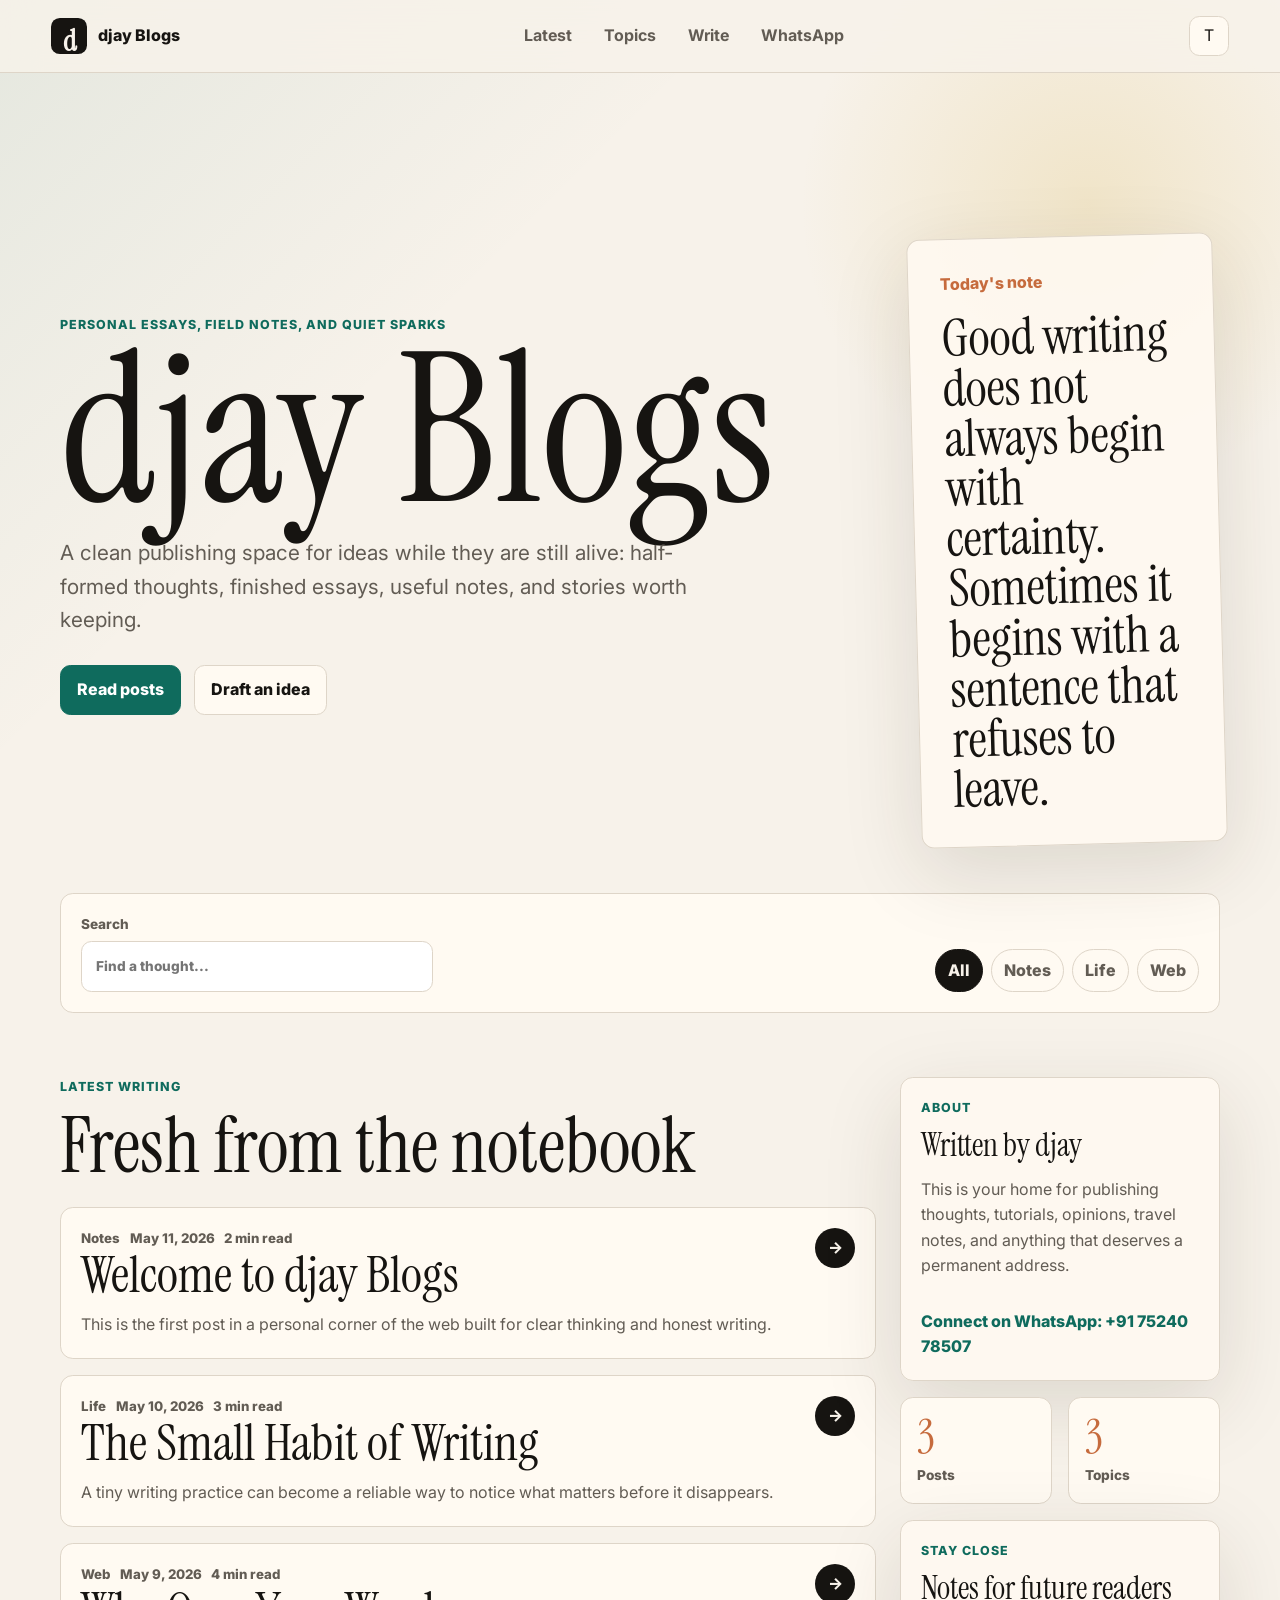
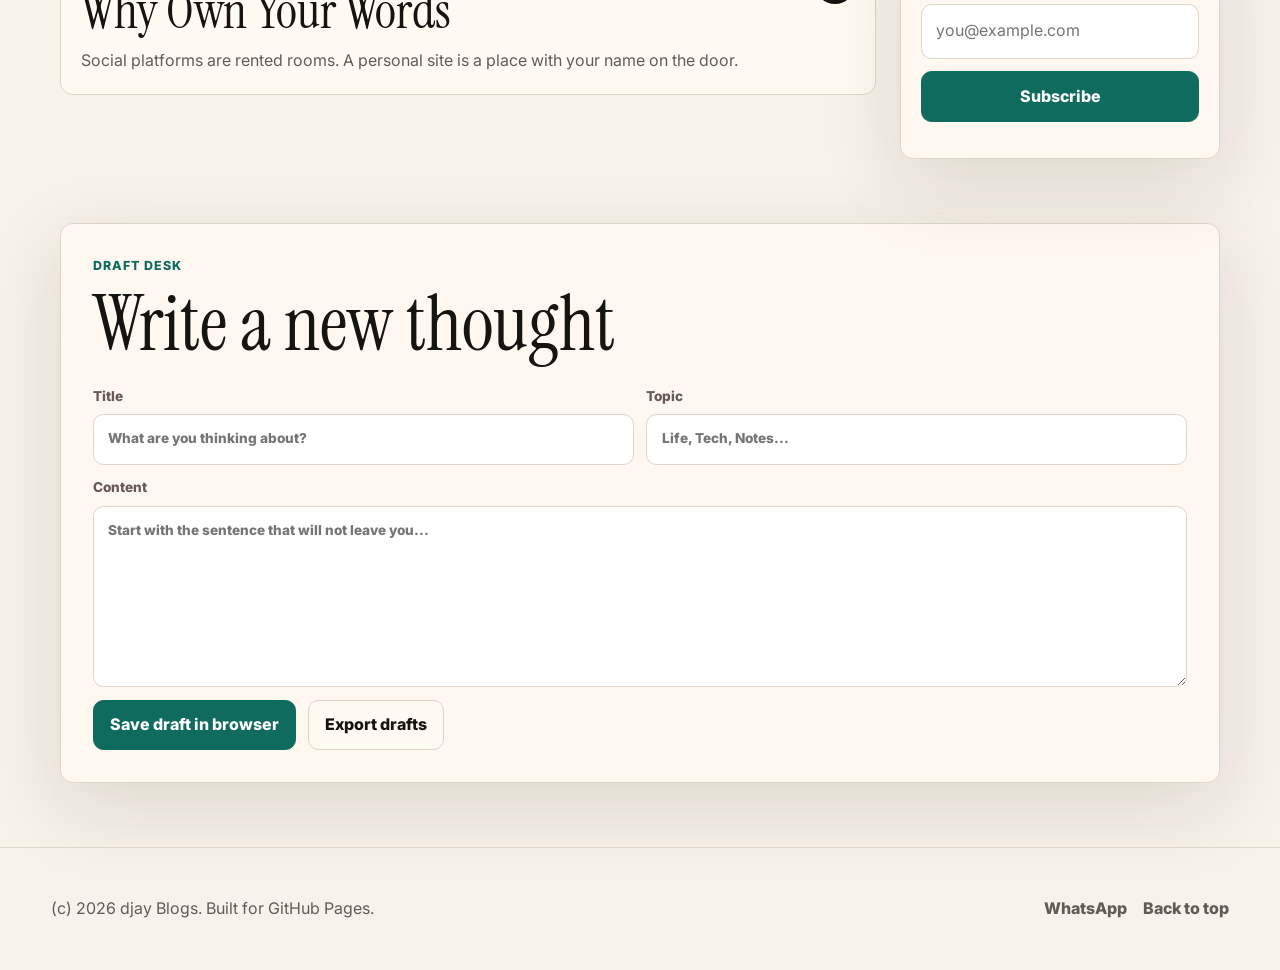
==== index.html @ 0f5997f3 "first commit" ====
<!doctype html>
<html lang="en">
  <head>
    <meta charset="UTF-8" />
    <meta name="viewport" content="width=device-width, initial-scale=1.0" />
    <meta
      name="description"
      content="djay Blogs is a personal space for thoughts, essays, notes, and creative reflections."
    />
    <title>djay Blogs</title>
    <link rel="preconnect" href="https://fonts.googleapis.com" />
    <link rel="preconnect" href="https://fonts.gstatic.com" crossorigin />
    <link
      href="https://fonts.googleapis.com/css2?family=Instrument+Serif:ital@0;1&family=Inter:wght@400;500;600;700;800&display=swap"
      rel="stylesheet"
    />
    <link rel="stylesheet" href="styles.css" />
  </head>
  <body>
    <header class="site-header">
      <a class="brand" href="#" aria-label="djay Blogs home">
        <span class="brand-mark">d</span>
        <span>djay Blogs</span>
      </a>
      <nav class="nav" aria-label="Primary navigation">
        <a href="#latest">Latest</a>
        <a href="#topics">Topics</a>
        <a href="#write">Write</a>
        <a href="https://wa.me/917524078507" target="_blank" rel="noopener">WhatsApp</a>
      </nav>
      <button class="icon-button" id="themeToggle" type="button" aria-label="Toggle color theme">
        <span aria-hidden="true">T</span>
      </button>
    </header>

    <main>
      <section class="hero" aria-labelledby="heroTitle">
        <div class="hero-copy">
          <p class="eyebrow">Personal essays, field notes, and quiet sparks</p>
          <h1 id="heroTitle">djay Blogs</h1>
          <p>
            A clean publishing space for ideas while they are still alive:
            half-formed thoughts, finished essays, useful notes, and stories worth keeping.
          </p>
          <div class="hero-actions">
            <a class="button primary" href="#latest">Read posts</a>
            <a class="button secondary" href="#write">Draft an idea</a>
          </div>
        </div>
        <aside class="hero-panel" aria-label="Featured thought">
          <p>Today's note</p>
          <blockquote>
            Good writing does not always begin with certainty. Sometimes it begins with a sentence
            that refuses to leave.
          </blockquote>
        </aside>
      </section>

      <section class="toolbar" aria-label="Blog filters">
        <label class="search">
          <span>Search</span>
          <input id="searchInput" type="search" placeholder="Find a thought..." autocomplete="off" />
        </label>
        <div class="topic-list" id="topicList" aria-label="Filter by topic"></div>
      </section>

      <section class="content-grid" id="latest">
        <div>
          <div class="section-heading">
            <p class="eyebrow">Latest writing</p>
            <h2>Fresh from the notebook</h2>
          </div>
          <div class="posts" id="posts"></div>
        </div>

        <aside class="sidebar" id="topics">
          <section class="about">
            <p class="eyebrow">About</p>
            <h2>Written by djay</h2>
            <p>
              This is your home for publishing thoughts, tutorials, opinions, travel notes, and
              anything that deserves a permanent address.
            </p>
            <a class="whatsapp-link" href="https://wa.me/917524078507" target="_blank" rel="noopener">
              Connect on WhatsApp: +91 75240 78507
            </a>
          </section>
          <section class="stats" aria-label="Blog statistics">
            <div>
              <strong id="postCount">0</strong>
              <span>Posts</span>
            </div>
            <div>
              <strong id="topicCount">0</strong>
              <span>Topics</span>
            </div>
          </section>
          <section class="newsletter">
            <p class="eyebrow">Stay close</p>
            <h2>Notes for future readers</h2>
            <form id="subscribeForm">
              <input type="email" placeholder="you@example.com" aria-label="Email address" required />
              <button class="button primary" type="submit">Subscribe</button>
            </form>
            <p id="subscribeMessage" role="status"></p>
          </section>
        </aside>
      </section>

      <section class="writer" id="write" aria-labelledby="writeTitle">
        <div class="section-heading">
          <p class="eyebrow">Draft desk</p>
          <h2 id="writeTitle">Write a new thought</h2>
        </div>
        <form id="draftForm" class="draft-form">
          <label>
            Title
            <input id="draftTitle" type="text" placeholder="What are you thinking about?" required />
          </label>
          <label>
            Topic
            <input id="draftTopic" type="text" placeholder="Life, Tech, Notes..." required />
          </label>
          <label>
            Content
            <textarea
              id="draftContent"
              rows="7"
              placeholder="Start with the sentence that will not leave you..."
              required
            ></textarea>
          </label>
          <div class="form-actions">
            <button class="button primary" type="submit">Save draft in browser</button>
            <button class="button secondary" id="exportDrafts" type="button">Export drafts</button>
          </div>
        </form>
      </section>
    </main>

    <dialog id="postDialog" class="post-dialog">
      <article>
        <button class="icon-button close-dialog" id="closeDialog" type="button" aria-label="Close post">
          <span aria-hidden="true">x</span>
        </button>
        <p class="eyebrow" id="dialogMeta"></p>
        <h2 id="dialogTitle"></h2>
        <div id="dialogBody"></div>
      </article>
    </dialog>

    <footer class="site-footer">
      <p>(c) <span id="year"></span> djay Blogs. Built for GitHub Pages.</p>
      <div class="footer-links">
        <a href="https://wa.me/917524078507" target="_blank" rel="noopener">WhatsApp</a>
        <a href="#top">Back to top</a>
      </div>
    </footer>

    <script src="script.js"></script>
  </body>
</html>
---- styles.css ----
:root {
  color-scheme: light;
  --bg: #f7f2ea;
  --surface: #fffaf2;
  --surface-strong: #ffffff;
  --ink: #161411;
  --muted: #625c54;
  --line: #ded5c8;
  --accent: #0f6b5d;
  --accent-strong: #073f38;
  --warm: #c66b3d;
  --gold: #d3a72f;
  --shadow: 0 24px 80px rgba(47, 37, 25, 0.13);
}

:root[data-theme="dark"] {
  color-scheme: dark;
  --bg: #151719;
  --surface: #202326;
  --surface-strong: #292d31;
  --ink: #f5efe7;
  --muted: #c2b8aa;
  --line: #3a3f44;
  --accent: #55c4ae;
  --accent-strong: #9de8d8;
  --warm: #f09962;
  --gold: #f2cf63;
  --shadow: 0 24px 80px rgba(0, 0, 0, 0.35);
}

* {
  box-sizing: border-box;
}

html {
  scroll-behavior: smooth;
}

body {
  margin: 0;
  background:
    linear-gradient(135deg, rgba(15, 107, 93, 0.08), transparent 34rem),
    radial-gradient(circle at 85% 8%, rgba(211, 167, 47, 0.18), transparent 18rem),
    var(--bg);
  color: var(--ink);
  font-family: Inter, system-ui, -apple-system, BlinkMacSystemFont, "Segoe UI", sans-serif;
  line-height: 1.6;
}

a {
  color: inherit;
  text-decoration: none;
}

button,
input,
textarea {
  font: inherit;
}

.site-header {
  position: sticky;
  top: 0;
  z-index: 10;
  display: flex;
  align-items: center;
  justify-content: space-between;
  gap: 1rem;
  padding: 1rem clamp(1rem, 4vw, 4rem);
  border-bottom: 1px solid var(--line);
  background: color-mix(in srgb, var(--bg) 84%, transparent);
  backdrop-filter: blur(18px);
}

.brand,
.nav,
.hero-actions,
.form-actions {
  display: flex;
  align-items: center;
}

.brand {
  gap: 0.65rem;
  font-weight: 800;
}

.brand-mark {
  display: grid;
  width: 2.25rem;
  height: 2.25rem;
  place-items: center;
  border-radius: 0.55rem;
  background: var(--ink);
  color: var(--bg);
  font-family: "Instrument Serif", serif;
  font-size: 1.8rem;
}

.nav {
  gap: clamp(0.8rem, 3vw, 2rem);
  color: var(--muted);
  font-weight: 700;
}

.nav a:hover {
  color: var(--ink);
}

.icon-button {
  display: grid;
  width: 2.5rem;
  height: 2.5rem;
  place-items: center;
  border: 1px solid var(--line);
  border-radius: 0.65rem;
  background: var(--surface);
  color: var(--ink);
  cursor: pointer;
}

main {
  width: min(1160px, calc(100% - 2rem));
  margin: 0 auto;
}

.hero {
  display: grid;
  grid-template-columns: minmax(0, 1.45fr) minmax(280px, 0.55fr);
  gap: clamp(1rem, 4vw, 3rem);
  min-height: calc(100vh - 5rem);
  align-items: center;
  padding: clamp(3rem, 9vw, 7rem) 0 3rem;
}

.hero h1 {
  max-width: 8ch;
  margin: 0;
  font-family: "Instrument Serif", Georgia, serif;
  font-size: clamp(5rem, 17vw, 13rem);
  font-weight: 400;
  line-height: 0.82;
}

.hero-copy > p:not(.eyebrow) {
  max-width: 42rem;
  color: var(--muted);
  font-size: clamp(1.05rem, 2vw, 1.3rem);
}

.eyebrow {
  margin: 0 0 0.65rem;
  color: var(--accent);
  font-size: 0.78rem;
  font-weight: 800;
  letter-spacing: 0.08em;
  text-transform: uppercase;
}

.hero-actions {
  flex-wrap: wrap;
  gap: 0.8rem;
  margin-top: 1.8rem;
}

.button {
  display: inline-flex;
  min-height: 2.85rem;
  align-items: center;
  justify-content: center;
  border: 1px solid var(--line);
  border-radius: 0.65rem;
  padding: 0.72rem 1rem;
  font-weight: 800;
  cursor: pointer;
}

.button.primary {
  border-color: var(--accent);
  background: var(--accent);
  color: #ffffff;
}

.button.secondary {
  background: var(--surface);
  color: var(--ink);
}

.hero-panel,
.about,
.newsletter,
.writer {
  border: 1px solid var(--line);
  border-radius: 0.8rem;
  background: color-mix(in srgb, var(--surface) 88%, transparent);
  box-shadow: var(--shadow);
}

.hero-panel {
  align-self: end;
  padding: clamp(1.25rem, 3vw, 2rem);
  transform: rotate(-1.5deg);
}

.hero-panel p {
  margin: 0 0 1rem;
  color: var(--warm);
  font-weight: 800;
}

.hero-panel blockquote {
  margin: 0;
  font-family: "Instrument Serif", Georgia, serif;
  font-size: clamp(2rem, 4vw, 3.3rem);
  line-height: 0.98;
}

.toolbar {
  display: flex;
  align-items: end;
  justify-content: space-between;
  gap: 1rem;
  padding: 1.25rem;
  border: 1px solid var(--line);
  border-radius: 0.8rem;
  background: var(--surface);
}

.search {
  display: grid;
  min-width: min(100%, 22rem);
  gap: 0.35rem;
  color: var(--muted);
  font-size: 0.85rem;
  font-weight: 800;
}

.search input,
.draft-form input,
.draft-form textarea,
.newsletter input {
  width: 100%;
  border: 1px solid var(--line);
  border-radius: 0.65rem;
  background: var(--surface-strong);
  color: var(--ink);
  padding: 0.85rem 0.9rem;
  outline: none;
}

.search input:focus,
.draft-form input:focus,
.draft-form textarea:focus,
.newsletter input:focus {
  border-color: var(--accent);
  box-shadow: 0 0 0 4px color-mix(in srgb, var(--accent) 18%, transparent);
}

.topic-list {
  display: flex;
  flex-wrap: wrap;
  justify-content: flex-end;
  gap: 0.5rem;
}

.topic-chip {
  border: 1px solid var(--line);
  border-radius: 999px;
  background: transparent;
  color: var(--muted);
  padding: 0.5rem 0.75rem;
  font-weight: 800;
  cursor: pointer;
}

.topic-chip.active {
  border-color: var(--ink);
  background: var(--ink);
  color: var(--bg);
}

.content-grid {
  display: grid;
  grid-template-columns: minmax(0, 1fr) 320px;
  gap: 1.5rem;
  padding: 4rem 0;
}

.section-heading {
  margin-bottom: 1.4rem;
}

.section-heading h2,
.about h2,
.newsletter h2,
.post-card h3,
.post-dialog h2 {
  margin: 0;
  font-family: "Instrument Serif", Georgia, serif;
  font-weight: 400;
  line-height: 1;
}

.section-heading h2 {
  font-size: clamp(2.8rem, 6vw, 5.5rem);
}

.posts {
  display: grid;
  gap: 1rem;
}

.post-card {
  display: grid;
  grid-template-columns: minmax(0, 1fr) auto;
  gap: 1.25rem;
  padding: 1.25rem;
  border: 1px solid var(--line);
  border-radius: 0.8rem;
  background: var(--surface);
  cursor: pointer;
  transition:
    transform 180ms ease,
    border-color 180ms ease,
    box-shadow 180ms ease;
}

.post-card:hover {
  border-color: color-mix(in srgb, var(--accent) 70%, var(--line));
  box-shadow: var(--shadow);
  transform: translateY(-3px);
}

.post-card h3 {
  font-size: clamp(1.9rem, 4vw, 3.4rem);
}

.post-card p {
  margin: 0.75rem 0 0;
  color: var(--muted);
}

.post-meta {
  display: flex;
  flex-wrap: wrap;
  gap: 0.6rem;
  color: var(--muted);
  font-size: 0.83rem;
  font-weight: 800;
}

.read-arrow {
  display: grid;
  width: 2.5rem;
  height: 2.5rem;
  place-items: center;
  border-radius: 50%;
  background: var(--ink);
  color: var(--bg);
  font-weight: 800;
}

.sidebar {
  display: grid;
  align-content: start;
  gap: 1rem;
}

.about,
.newsletter {
  padding: 1.25rem;
}

.about h2,
.newsletter h2 {
  font-size: 2rem;
}

.about p:not(.eyebrow),
.newsletter p:not(.eyebrow) {
  color: var(--muted);
}

.whatsapp-link {
  display: inline-flex;
  margin-top: 0.85rem;
  color: var(--accent);
  font-weight: 800;
}

.stats {
  display: grid;
  grid-template-columns: repeat(2, 1fr);
  gap: 1rem;
}

.stats div {
  padding: 1rem;
  border: 1px solid var(--line);
  border-radius: 0.8rem;
  background: var(--surface);
}

.stats strong {
  display: block;
  color: var(--warm);
  font-family: "Instrument Serif", Georgia, serif;
  font-size: 3rem;
  font-weight: 400;
  line-height: 1;
}

.stats span {
  color: var(--muted);
  font-size: 0.85rem;
  font-weight: 800;
}

.newsletter form,
.draft-form {
  display: grid;
  gap: 0.8rem;
}

.writer {
  margin-bottom: 4rem;
  padding: clamp(1.25rem, 4vw, 2rem);
}

.draft-form {
  grid-template-columns: repeat(2, minmax(0, 1fr));
}

.draft-form label {
  display: grid;
  gap: 0.4rem;
  color: var(--muted);
  font-size: 0.85rem;
  font-weight: 800;
}

.draft-form label:nth-child(3),
.form-actions {
  grid-column: 1 / -1;
}

.draft-form textarea {
  resize: vertical;
}

.form-actions {
  flex-wrap: wrap;
  gap: 0.75rem;
}

.post-dialog {
  width: min(760px, calc(100% - 2rem));
  border: 0;
  border-radius: 0.8rem;
  background: var(--surface);
  color: var(--ink);
  box-shadow: var(--shadow);
}

.post-dialog::backdrop {
  background: rgba(0, 0, 0, 0.55);
  backdrop-filter: blur(4px);
}

.post-dialog article {
  position: relative;
  padding: clamp(1.25rem, 5vw, 2.5rem);
}

.close-dialog {
  position: absolute;
  top: 1rem;
  right: 1rem;
}

.post-dialog h2 {
  max-width: 13ch;
  font-size: clamp(3rem, 8vw, 6rem);
}

#dialogBody {
  color: var(--muted);
  font-size: 1.08rem;
}

.site-footer {
  display: flex;
  align-items: center;
  justify-content: space-between;
  gap: 1rem;
  padding: 2rem clamp(1rem, 4vw, 4rem);
  border-top: 1px solid var(--line);
  color: var(--muted);
}

.footer-links {
  display: flex;
  flex-wrap: wrap;
  gap: 1rem;
}

.footer-links a,
.site-footer > a {
  font-weight: 800;
}

.empty-state {
  padding: 2rem;
  border: 1px dashed var(--line);
  border-radius: 0.8rem;
  color: var(--muted);
  text-align: center;
}

@media (max-width: 860px) {
  .nav {
    display: none;
  }

  .hero,
  .content-grid,
  .draft-form {
    grid-template-columns: 1fr;
  }

  .hero {
    min-height: auto;
  }

  .hero-panel {
    transform: none;
  }

  .toolbar {
    align-items: stretch;
    flex-direction: column;
  }

  .topic-list {
    justify-content: flex-start;
  }

  .post-card {
    grid-template-columns: 1fr;
  }

  .read-arrow {
    display: none;
  }

  .site-footer {
    align-items: flex-start;
    flex-direction: column;
  }
}

@media (prefers-reduced-motion: reduce) {
  *,
  *::before,
  *::after {
    scroll-behavior: auto !important;
    transition: none !important;
  }
}
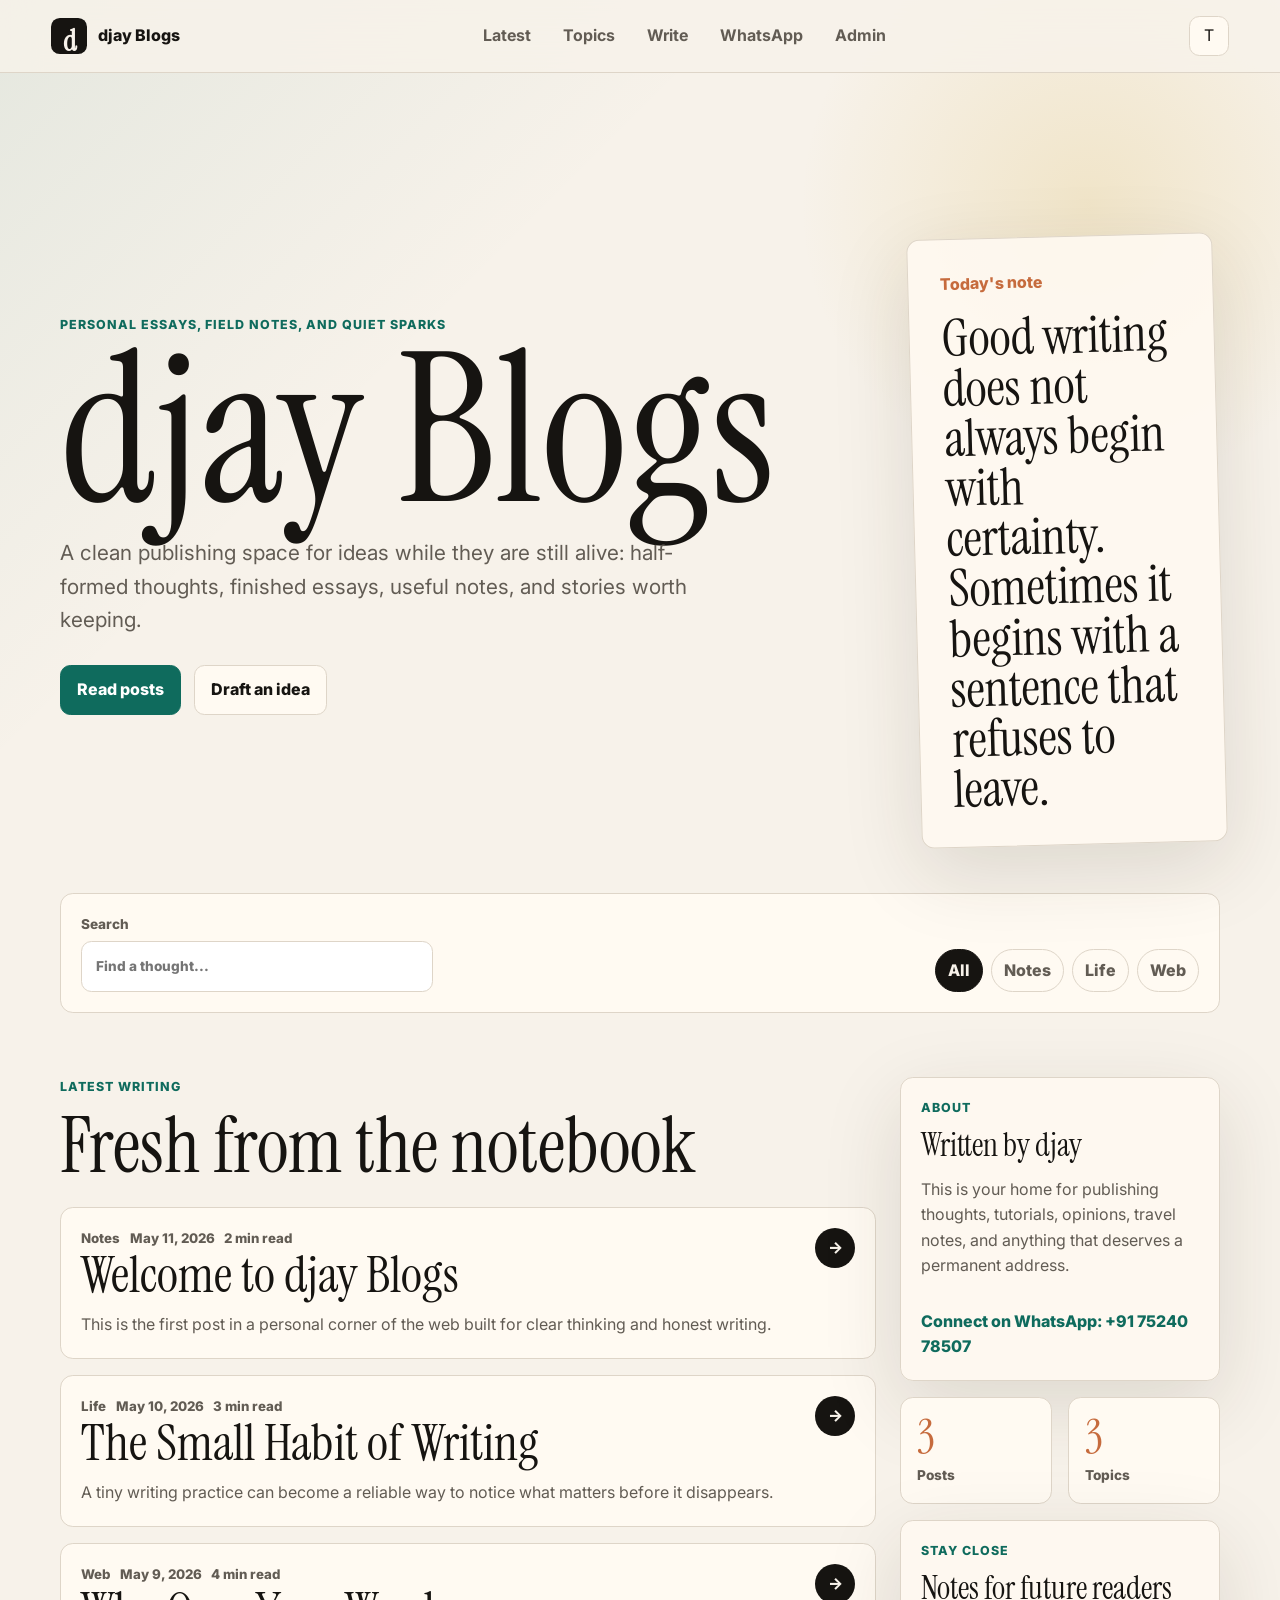
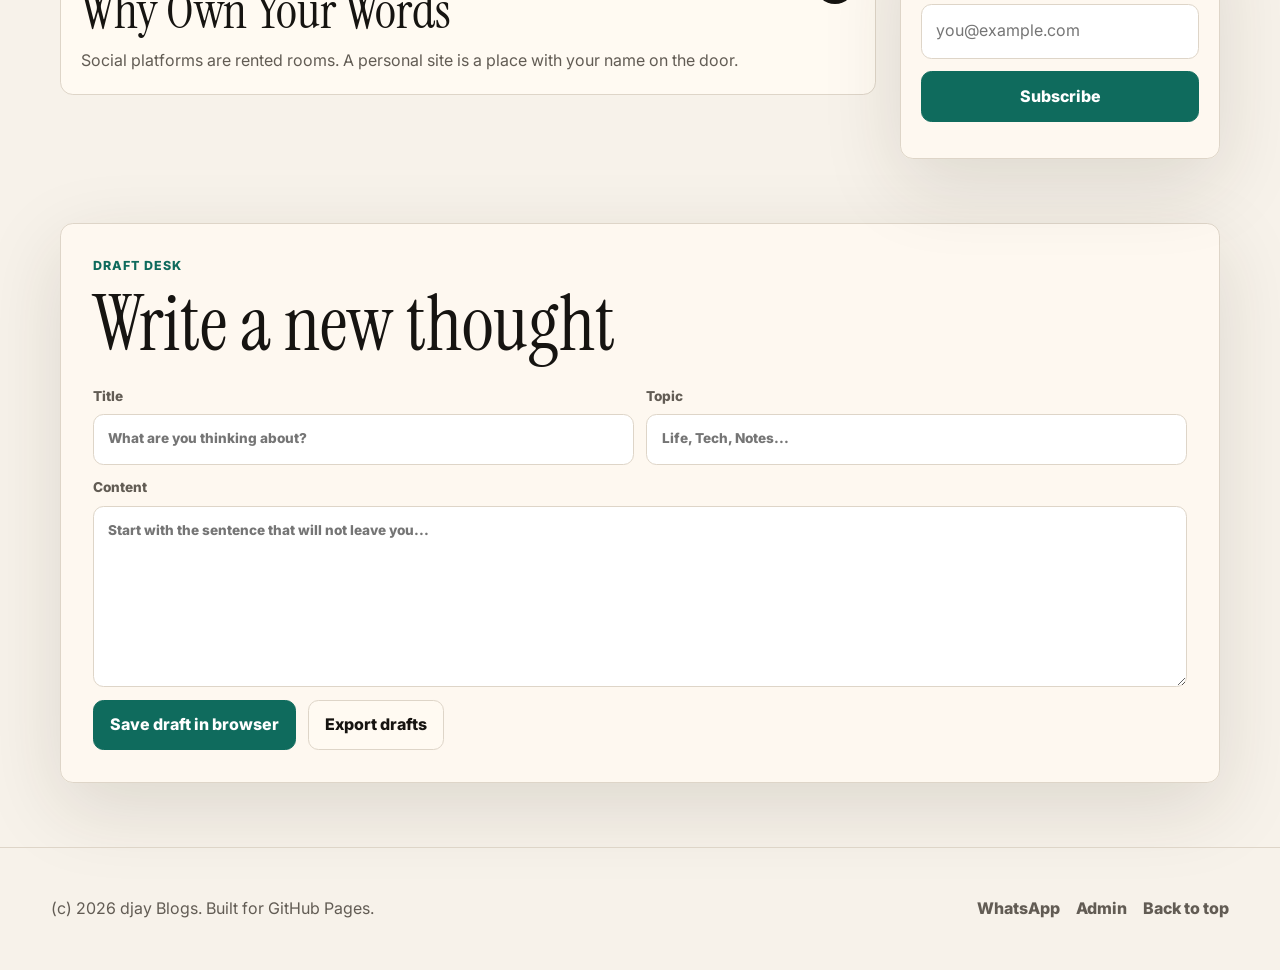
==== commit 4e5fea23: "add website admin editor" ====
--- a/index.html
+++ b/index.html
@@ -27,6 +27,7 @@
         <a href="#topics">Topics</a>
         <a href="#write">Write</a>
         <a href="https://wa.me/917524078507" target="_blank" rel="noopener">WhatsApp</a>
+        <a href="admin.html">Admin</a>
       </nav>
       <button class="icon-button" id="themeToggle" type="button" aria-label="Toggle color theme">
         <span aria-hidden="true">T</span>
@@ -153,6 +154,7 @@
       <p>(c) <span id="year"></span> djay Blogs. Built for GitHub Pages.</p>
       <div class="footer-links">
         <a href="https://wa.me/917524078507" target="_blank" rel="noopener">WhatsApp</a>
+        <a href="admin.html">Admin</a>
         <a href="#top">Back to top</a>
       </div>
     </footer>
--- a/styles.css
+++ b/styles.css
@@ -186,6 +186,17 @@
   color: var(--ink);
 }
 
+.button.danger {
+  border-color: #b23b3b;
+  background: #b23b3b;
+  color: #ffffff;
+}
+
+.button:disabled {
+  cursor: not-allowed;
+  opacity: 0.5;
+}
+
 .hero-panel,
 .about,
 .newsletter,
@@ -517,6 +528,76 @@
   text-align: center;
 }
 
+.admin-main {
+  padding-top: 3rem;
+}
+
+.admin-panel .section-heading h1 {
+  margin: 0;
+  font-family: "Instrument Serif", Georgia, serif;
+  font-size: clamp(3rem, 8vw, 6rem);
+  font-weight: 400;
+  line-height: 0.95;
+}
+
+.admin-token-form {
+  grid-template-columns: 1fr;
+}
+
+.admin-layout {
+  grid-template-columns: 320px minmax(0, 1fr);
+  padding-top: 1.5rem;
+}
+
+.admin-post-list {
+  display: grid;
+  gap: 0.55rem;
+}
+
+.admin-post-button {
+  display: grid;
+  gap: 0.2rem;
+  width: 100%;
+  border: 1px solid var(--line);
+  border-radius: 0.65rem;
+  background: var(--surface-strong);
+  color: var(--ink);
+  padding: 0.85rem;
+  text-align: left;
+  cursor: pointer;
+}
+
+.admin-post-button.active {
+  border-color: var(--accent);
+  box-shadow: 0 0 0 4px color-mix(in srgb, var(--accent) 18%, transparent);
+}
+
+.admin-post-button span,
+.admin-help,
+.admin-status {
+  color: var(--muted);
+}
+
+.admin-help,
+.admin-status {
+  margin: 0.85rem 0 0;
+}
+
+.admin-status[data-state="error"] {
+  color: #b23b3b;
+  font-weight: 800;
+}
+
+.admin-status[data-state="ok"] {
+  color: var(--accent);
+  font-weight: 800;
+}
+
+.admin-editor .draft-form label:nth-child(5),
+.admin-editor .draft-form label:nth-child(6) {
+  grid-column: 1 / -1;
+}
+
 @media (max-width: 860px) {
   .nav {
     display: none;
@@ -524,7 +605,8 @@
 
   .hero,
   .content-grid,
-  .draft-form {
+  .draft-form,
+  .admin-layout {
     grid-template-columns: 1fr;
   }
 
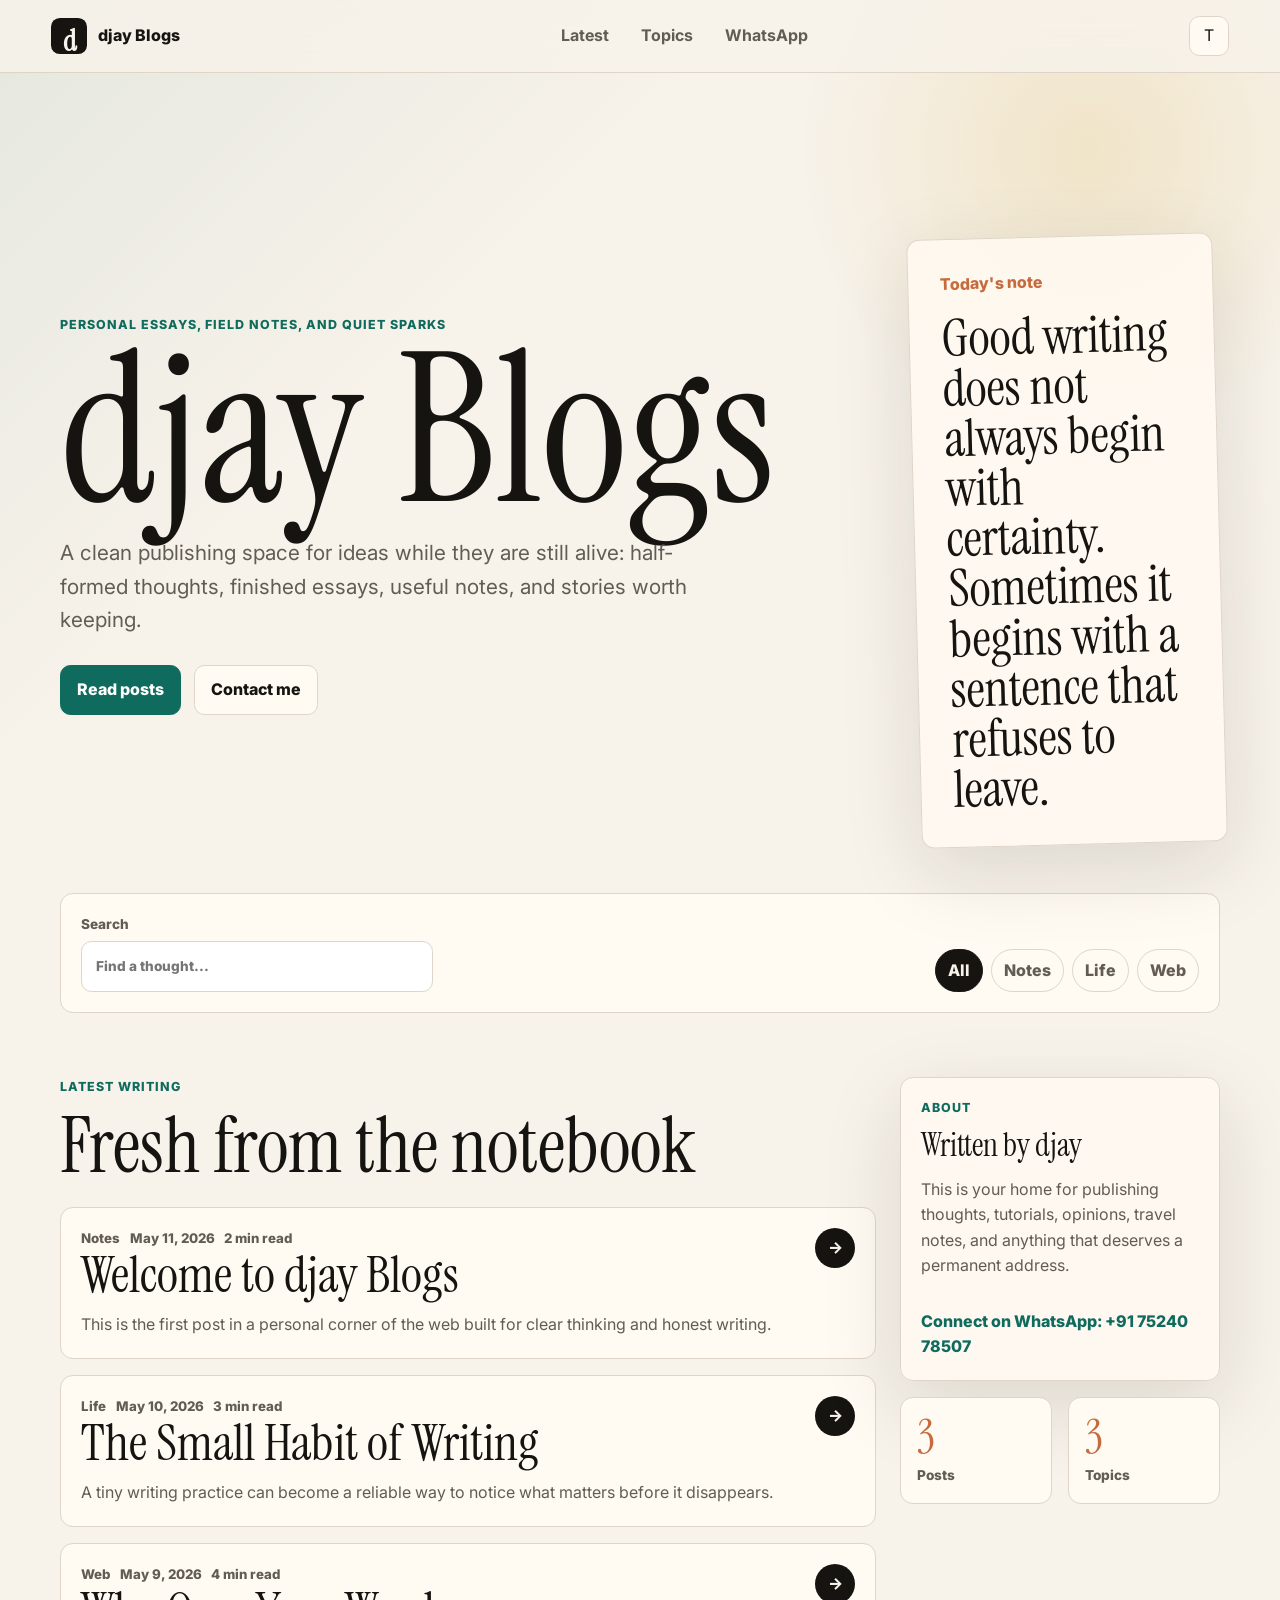
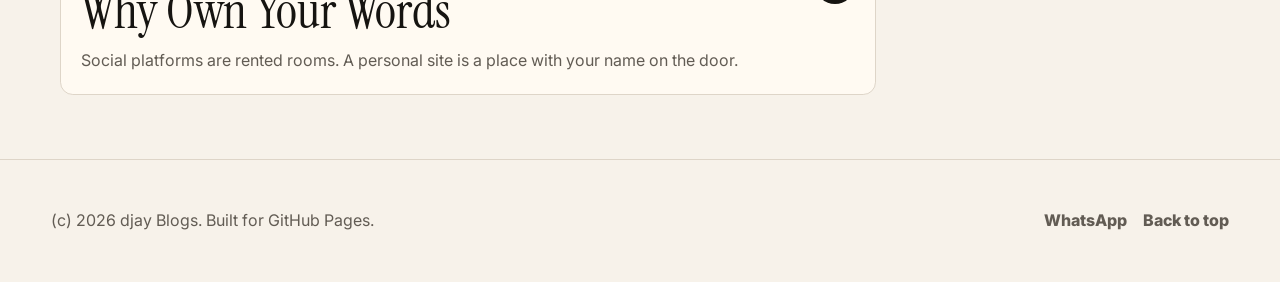
==== commit e8c54122: "simplify blog website" ====
--- a/index.html
+++ b/index.html
@@ -25,9 +25,7 @@
       <nav class="nav" aria-label="Primary navigation">
         <a href="#latest">Latest</a>
         <a href="#topics">Topics</a>
-        <a href="#write">Write</a>
         <a href="https://wa.me/917524078507" target="_blank" rel="noopener">WhatsApp</a>
-        <a href="admin.html">Admin</a>
       </nav>
       <button class="icon-button" id="themeToggle" type="button" aria-label="Toggle color theme">
         <span aria-hidden="true">T</span>
@@ -45,7 +43,7 @@
           </p>
           <div class="hero-actions">
             <a class="button primary" href="#latest">Read posts</a>
-            <a class="button secondary" href="#write">Draft an idea</a>
+            <a class="button secondary" href="https://wa.me/917524078507" target="_blank" rel="noopener">Contact me</a>
           </div>
         </div>
         <aside class="hero-panel" aria-label="Featured thought">
@@ -96,47 +94,9 @@
               <span>Topics</span>
             </div>
           </section>
-          <section class="newsletter">
-            <p class="eyebrow">Stay close</p>
-            <h2>Notes for future readers</h2>
-            <form id="subscribeForm">
-              <input type="email" placeholder="you@example.com" aria-label="Email address" required />
-              <button class="button primary" type="submit">Subscribe</button>
-            </form>
-            <p id="subscribeMessage" role="status"></p>
-          </section>
         </aside>
       </section>
 
-      <section class="writer" id="write" aria-labelledby="writeTitle">
-        <div class="section-heading">
-          <p class="eyebrow">Draft desk</p>
-          <h2 id="writeTitle">Write a new thought</h2>
-        </div>
-        <form id="draftForm" class="draft-form">
-          <label>
-            Title
-            <input id="draftTitle" type="text" placeholder="What are you thinking about?" required />
-          </label>
-          <label>
-            Topic
-            <input id="draftTopic" type="text" placeholder="Life, Tech, Notes..." required />
-          </label>
-          <label>
-            Content
-            <textarea
-              id="draftContent"
-              rows="7"
-              placeholder="Start with the sentence that will not leave you..."
-              required
-            ></textarea>
-          </label>
-          <div class="form-actions">
-            <button class="button primary" type="submit">Save draft in browser</button>
-            <button class="button secondary" id="exportDrafts" type="button">Export drafts</button>
-          </div>
-        </form>
-      </section>
     </main>
 
     <dialog id="postDialog" class="post-dialog">
@@ -154,7 +114,6 @@
       <p>(c) <span id="year"></span> djay Blogs. Built for GitHub Pages.</p>
       <div class="footer-links">
         <a href="https://wa.me/917524078507" target="_blank" rel="noopener">WhatsApp</a>
-        <a href="admin.html">Admin</a>
         <a href="#top">Back to top</a>
       </div>
     </footer>
--- a/styles.css
+++ b/styles.css
@@ -186,21 +186,8 @@
   color: var(--ink);
 }
 
-.button.danger {
-  border-color: #b23b3b;
-  background: #b23b3b;
-  color: #ffffff;
-}
-
-.button:disabled {
-  cursor: not-allowed;
-  opacity: 0.5;
-}
-
 .hero-panel,
-.about,
-.newsletter,
-.writer {
+.about {
   border: 1px solid var(--line);
   border-radius: 0.8rem;
   background: color-mix(in srgb, var(--surface) 88%, transparent);
@@ -246,10 +233,7 @@
   font-weight: 800;
 }
 
-.search input,
-.draft-form input,
-.draft-form textarea,
-.newsletter input {
+.search input {
   width: 100%;
   border: 1px solid var(--line);
   border-radius: 0.65rem;
@@ -259,10 +243,7 @@
   outline: none;
 }
 
-.search input:focus,
-.draft-form input:focus,
-.draft-form textarea:focus,
-.newsletter input:focus {
+.search input:focus {
   border-color: var(--accent);
   box-shadow: 0 0 0 4px color-mix(in srgb, var(--accent) 18%, transparent);
 }
@@ -303,7 +284,6 @@
 
 .section-heading h2,
 .about h2,
-.newsletter h2,
 .post-card h3,
 .post-dialog h2 {
   margin: 0;
@@ -377,18 +357,15 @@
   gap: 1rem;
 }
 
-.about,
-.newsletter {
+.about {
   padding: 1.25rem;
 }
 
-.about h2,
-.newsletter h2 {
+.about h2 {
   font-size: 2rem;
 }
 
-.about p:not(.eyebrow),
-.newsletter p:not(.eyebrow) {
+.about p:not(.eyebrow) {
   color: var(--muted);
 }
 
@@ -427,38 +404,6 @@
   font-weight: 800;
 }
 
-.newsletter form,
-.draft-form {
-  display: grid;
-  gap: 0.8rem;
-}
-
-.writer {
-  margin-bottom: 4rem;
-  padding: clamp(1.25rem, 4vw, 2rem);
-}
-
-.draft-form {
-  grid-template-columns: repeat(2, minmax(0, 1fr));
-}
-
-.draft-form label {
-  display: grid;
-  gap: 0.4rem;
-  color: var(--muted);
-  font-size: 0.85rem;
-  font-weight: 800;
-}
-
-.draft-form label:nth-child(3),
-.form-actions {
-  grid-column: 1 / -1;
-}
-
-.draft-form textarea {
-  resize: vertical;
-}
-
 .form-actions {
   flex-wrap: wrap;
   gap: 0.75rem;
@@ -528,85 +473,13 @@
   text-align: center;
 }
 
-.admin-main {
-  padding-top: 3rem;
-}
-
-.admin-panel .section-heading h1 {
-  margin: 0;
-  font-family: "Instrument Serif", Georgia, serif;
-  font-size: clamp(3rem, 8vw, 6rem);
-  font-weight: 400;
-  line-height: 0.95;
-}
-
-.admin-token-form {
-  grid-template-columns: 1fr;
-}
-
-.admin-layout {
-  grid-template-columns: 320px minmax(0, 1fr);
-  padding-top: 1.5rem;
-}
-
-.admin-post-list {
-  display: grid;
-  gap: 0.55rem;
-}
-
-.admin-post-button {
-  display: grid;
-  gap: 0.2rem;
-  width: 100%;
-  border: 1px solid var(--line);
-  border-radius: 0.65rem;
-  background: var(--surface-strong);
-  color: var(--ink);
-  padding: 0.85rem;
-  text-align: left;
-  cursor: pointer;
-}
-
-.admin-post-button.active {
-  border-color: var(--accent);
-  box-shadow: 0 0 0 4px color-mix(in srgb, var(--accent) 18%, transparent);
-}
-
-.admin-post-button span,
-.admin-help,
-.admin-status {
-  color: var(--muted);
-}
-
-.admin-help,
-.admin-status {
-  margin: 0.85rem 0 0;
-}
-
-.admin-status[data-state="error"] {
-  color: #b23b3b;
-  font-weight: 800;
-}
-
-.admin-status[data-state="ok"] {
-  color: var(--accent);
-  font-weight: 800;
-}
-
-.admin-editor .draft-form label:nth-child(5),
-.admin-editor .draft-form label:nth-child(6) {
-  grid-column: 1 / -1;
-}
-
 @media (max-width: 860px) {
   .nav {
     display: none;
   }
 
   .hero,
-  .content-grid,
-  .draft-form,
-  .admin-layout {
+  .content-grid {
     grid-template-columns: 1fr;
   }
 
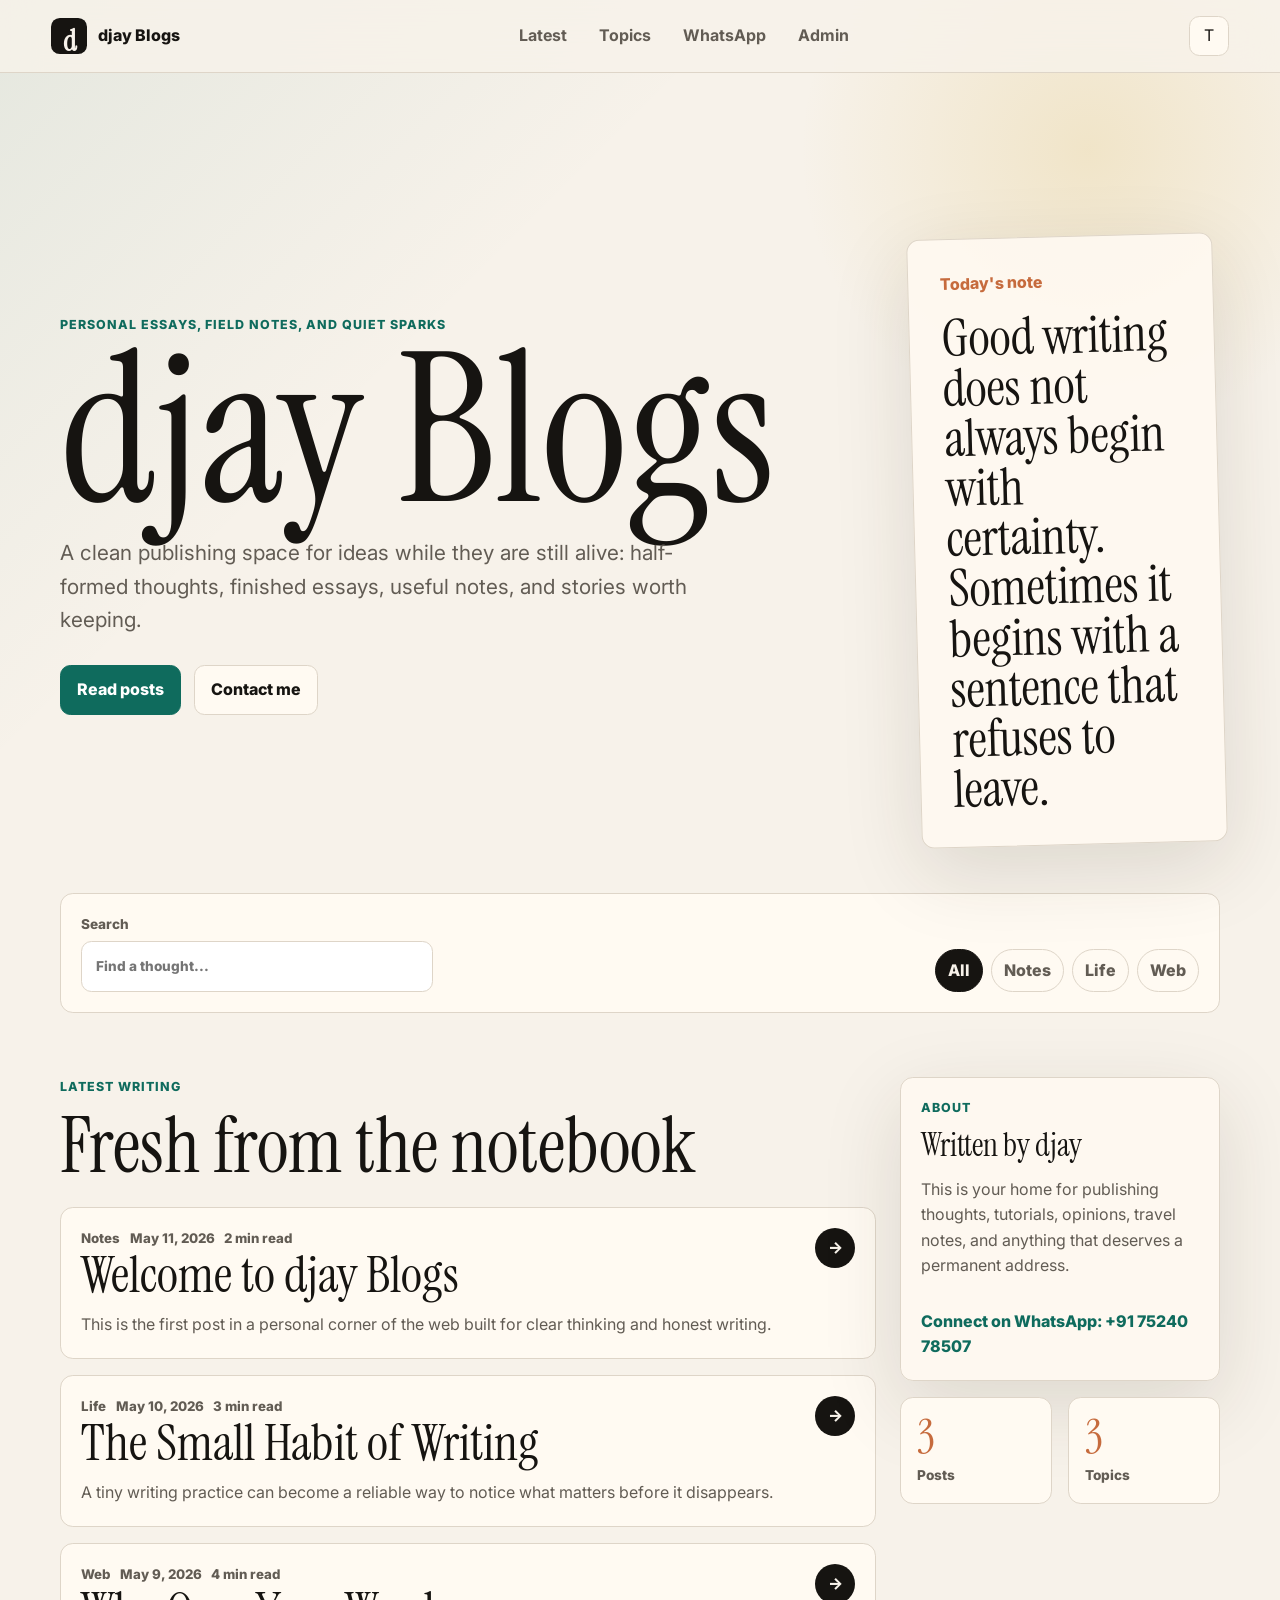
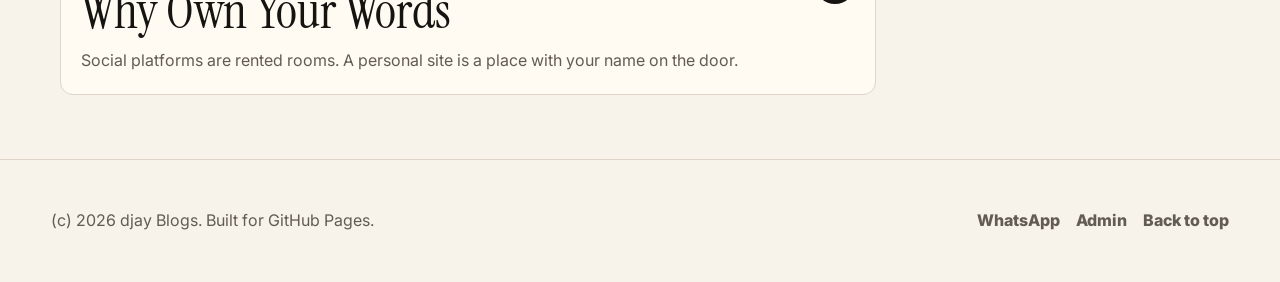
==== commit b7c8ab4b: "add github token admin editor" ====
--- a/index.html
+++ b/index.html
@@ -26,6 +26,7 @@
         <a href="#latest">Latest</a>
         <a href="#topics">Topics</a>
         <a href="https://wa.me/917524078507" target="_blank" rel="noopener">WhatsApp</a>
+        <a href="admin.html">Admin</a>
       </nav>
       <button class="icon-button" id="themeToggle" type="button" aria-label="Toggle color theme">
         <span aria-hidden="true">T</span>
@@ -114,6 +115,7 @@
       <p>(c) <span id="year"></span> djay Blogs. Built for GitHub Pages.</p>
       <div class="footer-links">
         <a href="https://wa.me/917524078507" target="_blank" rel="noopener">WhatsApp</a>
+        <a href="admin.html">Admin</a>
         <a href="#top">Back to top</a>
       </div>
     </footer>
--- a/styles.css
+++ b/styles.css
@@ -186,6 +186,17 @@
   color: var(--ink);
 }
 
+.button.danger {
+  border-color: #b23b3b;
+  background: #b23b3b;
+  color: #ffffff;
+}
+
+.button:disabled {
+  cursor: not-allowed;
+  opacity: 0.55;
+}
+
 .hero-panel,
 .about {
   border: 1px solid var(--line);
@@ -473,13 +484,129 @@
   text-align: center;
 }
 
+.admin-main {
+  padding: 3rem 0;
+}
+
+.admin-panel {
+  border: 1px solid var(--line);
+  border-radius: 0.8rem;
+  background: color-mix(in srgb, var(--surface) 88%, transparent);
+  box-shadow: var(--shadow);
+  padding: clamp(1.25rem, 4vw, 2rem);
+}
+
+.admin-panel h1,
+.admin-panel h2 {
+  margin: 0;
+  font-family: "Instrument Serif", Georgia, serif;
+  font-weight: 400;
+  line-height: 1;
+}
+
+.admin-panel h1 {
+  font-size: clamp(3rem, 8vw, 6rem);
+}
+
+.admin-panel h2 {
+  font-size: clamp(2.5rem, 5vw, 4rem);
+}
+
+.admin-layout {
+  display: grid;
+  grid-template-columns: 320px minmax(0, 1fr);
+  gap: 1.5rem;
+  margin-top: 1.5rem;
+}
+
+.admin-form {
+  display: grid;
+  grid-template-columns: repeat(2, minmax(0, 1fr));
+  gap: 0.8rem;
+}
+
+.admin-form label {
+  display: grid;
+  gap: 0.4rem;
+  color: var(--muted);
+  font-size: 0.85rem;
+  font-weight: 800;
+}
+
+.admin-form input,
+.admin-form textarea {
+  width: 100%;
+  border: 1px solid var(--line);
+  border-radius: 0.65rem;
+  background: var(--surface-strong);
+  color: var(--ink);
+  padding: 0.85rem 0.9rem;
+  outline: none;
+}
+
+.admin-form input:focus,
+.admin-form textarea:focus {
+  border-color: var(--accent);
+  box-shadow: 0 0 0 4px color-mix(in srgb, var(--accent) 18%, transparent);
+}
+
+.wide-field,
+.admin-form .form-actions {
+  grid-column: 1 / -1;
+}
+
+.admin-post-list {
+  display: grid;
+  gap: 0.55rem;
+}
+
+.admin-post-button {
+  display: grid;
+  gap: 0.2rem;
+  width: 100%;
+  border: 1px solid var(--line);
+  border-radius: 0.65rem;
+  background: var(--surface-strong);
+  color: var(--ink);
+  padding: 0.85rem;
+  text-align: left;
+  cursor: pointer;
+}
+
+.admin-post-button.active {
+  border-color: var(--accent);
+  box-shadow: 0 0 0 4px color-mix(in srgb, var(--accent) 18%, transparent);
+}
+
+.admin-post-button span,
+.admin-help {
+  color: var(--muted);
+}
+
+.admin-help,
+.admin-status {
+  margin: 0.85rem 0 0;
+}
+
+.admin-status[data-state="error"] {
+  color: #b23b3b;
+  font-weight: 800;
+}
+
+.admin-status[data-state="ok"] {
+  color: var(--accent);
+  font-weight: 800;
+}
+
 @media (max-width: 860px) {
   .nav {
     display: none;
   }
 
   .hero,
-  .content-grid {
+  .content-grid,
+  .admin-layout,
+  .admin-form {
     grid-template-columns: 1fr;
   }
 
